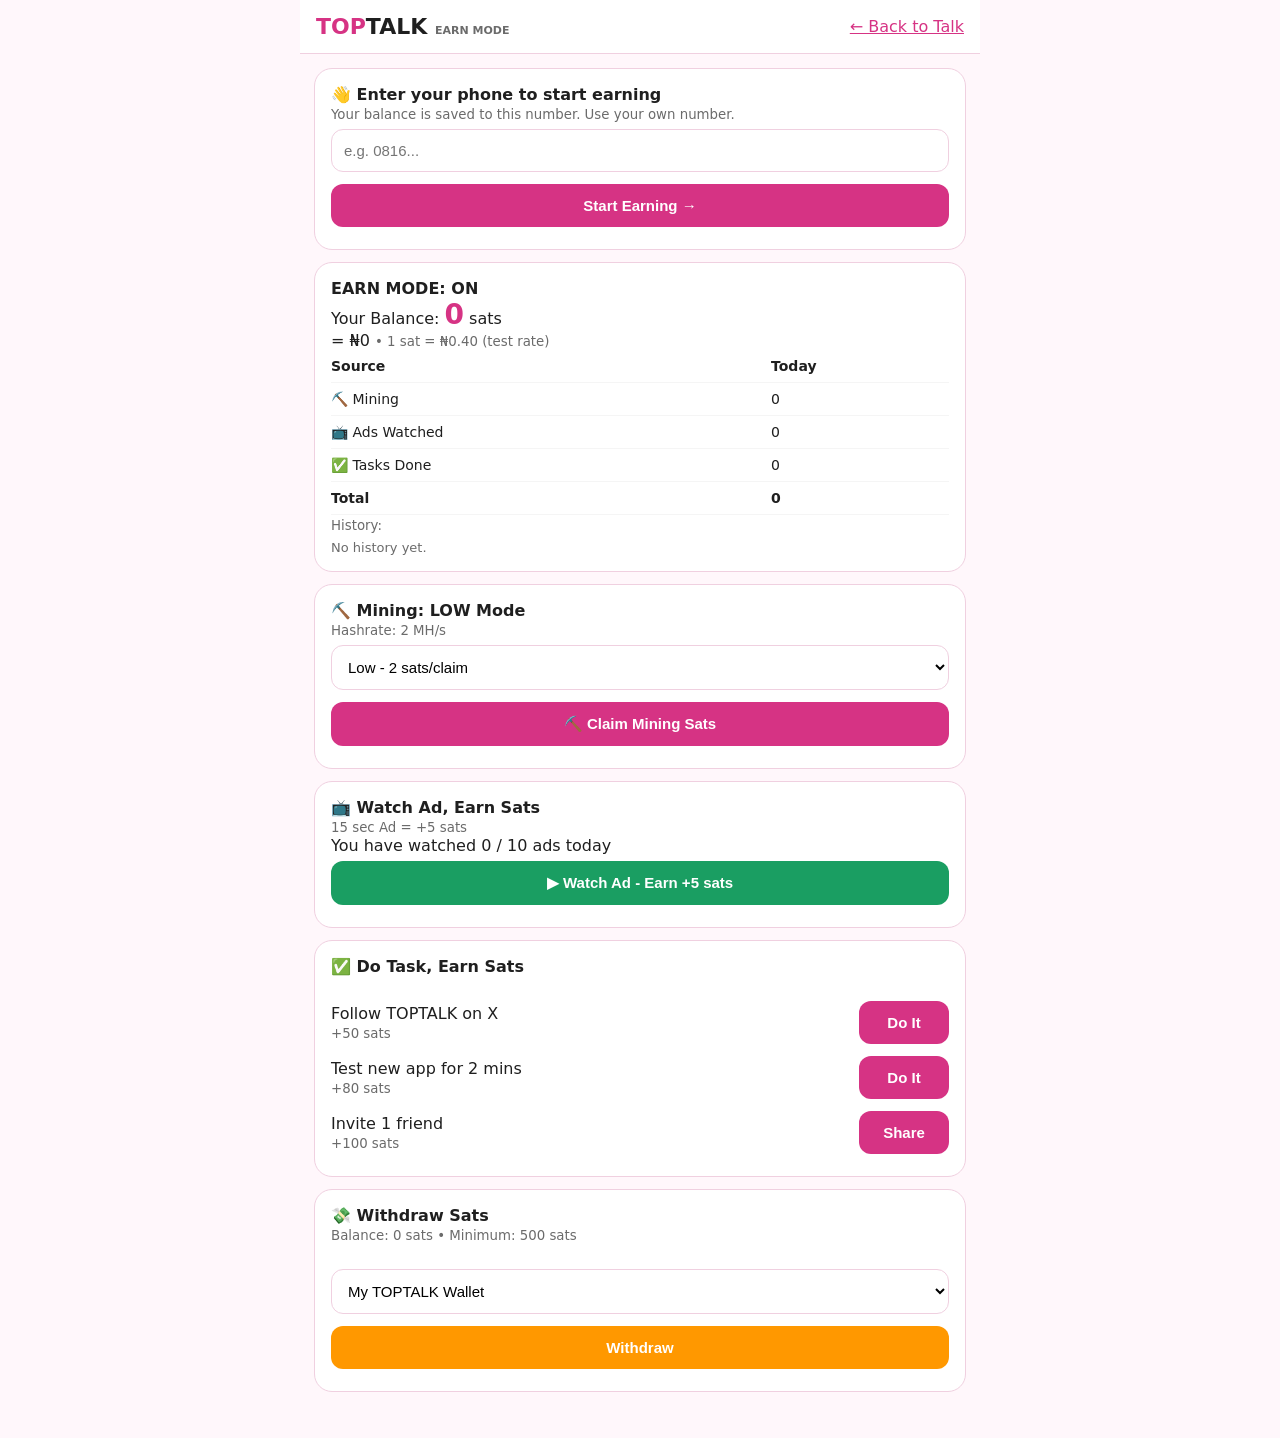
==== earn.html @ 9b6da020 "Create earn.html" ====
<!DOCTYPE html>
<html lang="en-GB">
<head>
<meta charset="UTF-8" />
<meta name="viewport" content="width=device-width, initial-scale=1.0" />
<title>TopTalk — Earn Mode</title>
<style>
  :root{ --bg:#fff7fb; --card:#fff; --text:#1f1f1f; --muted:#6b6b6b; --border:#f0d0e0; --pink:#d63384; --purple:#7b5aa6; }
  *{box-sizing:border-box;margin:0;padding:0}
  body{font-family:"Segoe UI",system-ui,sans-serif;background:var(--bg);color:var(--text);padding:0 0 20px;display:flex;flex-direction:column;align-items:center}
  .header{width:100%;max-width:680px;padding:14px 16px;display:flex;justify-content:space-between;align-items:center;border-bottom:1px solid var(--border);background:#fff}
  .logo{font-size:22px;font-weight:900;color:var(--pink)} .logo span{color:var(--text)}
  .wrap{width:100%;max-width:680px;padding:14px}
  .card{background:#fff;border:1px solid var(--border);border-radius:18px;padding:16px;margin-bottom:12px}
  .big{font-size:28px;font-weight:900;color:var(--pink)}
  button{width:100%;padding:13px;border:none;border-radius:12px;background:var(--pink);color:#fff;font-weight:800;font-size:15px;margin:6px 0}
  .btn-green{background:#1a9e62}.btn-orange{background:#ff9800}.btn-outline{background:#fff;color:var(--text);border:1px solid var(--border)}
  input,select{width:100%;padding:12px;border-radius:12px;border:1px solid var(--border);font-size:15px;margin:6px 0;background:#fff}
  table{width:100%;font-size:14px;border-collapse:collapse} td,th{padding:8px 0;border-bottom:1px solid #f5f5f5;text-align:left}
  .row{display:flex;justify-content:space-between;align-items:center;gap:10px}
  small{color:var(--muted)} a{color:var(--pink)}
  #toast{background:#000;color:#fff;padding:10px;border-radius:999px;text-align:center;margin-top:10px;display:none}
</style>
</head>
<body>
<div class="header"><div class="logo">TOP<span>TALK</span> <small style="font-size:11px">EARN MODE</small></div><a href="index.html">← Back to Talk</a></div>
<div class="wrap">
<div class="card">
  <b>👋 Enter your phone to start earning</b><br><small>Your balance is saved to this number. Use your own number.</small>
  <input id="phoneInput" placeholder="e.g. 0816..." inputmode="numeric">
  <button onclick="login()">Start Earning →</button><small id="loginMsg"></small>
</div>
<div class="card">
  <b>EARN MODE: ON</b><p>Your Balance: <span class="big" id="bal">0</span> sats</p><p>= ₦<span id="naira">0</span> <small>• 1 sat = ₦0.40 (test rate)</small></p>
  <table><tr><th>Source</th><th>Today</th></tr><tr><td>⛏️ Mining</td><td id="t-min">0</td></tr><tr><td>📺 Ads Watched</td><td id="t-ads">0</td></tr><tr><td>✅ Tasks Done</td><td id="t-task">0</td></tr><tr><td><b>Total</b></td><td><b id="t-total">0</b></td></tr></table>
  <small>History:</small><div id="history" style="font-size:13px;color:#6b6b6b;margin-top:6px">No history yet.</div>
</div>
<div class="card"><b>⛏️ Mining: <span id="mineMode">LOW Mode</span></b><br><small>Hashrate: <span id="hash">2 MH/s</span></small><select id="mineSelect" onchange="setMine()"><option value="low">Low - 2 sats/claim</option><option value="med">Medium - 5 sats/claim</option><option value="high">High - 10 sats/claim</option></select><button onclick="claimMining()">⛏️ Claim Mining Sats</button></div>
<div class="card"><b>📺 Watch Ad, Earn Sats</b><br><small>15 sec Ad = +5 sats</small><p>You have watched <span id="adsCount">0</span> / 10 ads today</p><button class="btn-green" onclick="watchAd()">▶ Watch Ad - Earn +5 sats</button></div>
<div class="card"><b>✅ Do Task, Earn Sats</b><br><br><div class="row"><span>Follow TOPTALK on X<br><small>+50 sats</small></span><button style="width:90px" onclick="doTask('follow_x')">Do It</button></div><div class="row"><span>Test new app for 2 mins<br><small>+80 sats</small></span><button style="width:90px" onclick="doTask('test_app')">Do It</button></div><div class="row"><span>Invite 1 friend<br><small>+100 sats</small></span><button style="width:90px" onclick="doTask('invite_friend')">Share</button></div></div>
<div class="card"><b>💸 Withdraw Sats</b><br><small>Balance: <span id="bal2">0</span> sats • Minimum: 500 sats</small><br><br><select id="withdrawTo" onchange="toggleAirtime()"><option value="wallet">My TOPTALK Wallet</option><option value="btc">My Bitcoin Wallet</option><option value="airtime">Buy Airtime</option></select><div id="btcBox" style="display:none"><input id="btcAddr" placeholder="Paste Bitcoin address"></div><div id="airtimeBox" style="display:none"><input id="wPhone" placeholder="Airtime number - leave empty to use login number"><select id="wNetwork"><option>MTN</option><option>GLO</option><option>AIRTEL</option><option>9MOBILE</option></select><p><small id="airtimePreview">0 sats = ₦0</small></p></div><button class="btn-orange" onclick="withdraw()">Withdraw</button><div id="toast"></div></div>
</div>
<script>
const API='https://toptalk-backend.onrender.com';
let myPhone=localStorage.getItem('toptalk_phone')||''; let balance=0;
if(myPhone) document.getElementById('phoneInput').value=myPhone;
function showToast(m){let t=document.getElementById('toast');t.style.display='block';t.innerText=m;setTimeout(()=>t.style.display='none',5000);}
async function login(){let p=document.getElementById('phoneInput').value.trim(); if(p.length<10){document.getElementById('loginMsg').innerText='Enter valid phone';return;} myPhone=p; localStorage.setItem('toptalk_phone',p); document.getElementById('loginMsg').innerText='Logged in as '+p; await refreshBalance();}
async function refreshBalance(){if(!myPhone) return showToast('Enter phone first'); try{const r=await fetch(API+'/balance?phone='+encodeURIComponent(myPhone)); const d=await r.json(); if(d.status=='success'){balance=d.balance; document.getElementById('bal').innerText=balance; document.getElementById('bal2').innerText=balance; document.getElementById('naira').innerText=d.naira; document.getElementById('t-total').innerText=balance; document.getElementById('adsCount').innerText=d.adsToday; document.getElementById('airtimePreview').innerText=balance+' sats = ₦'+d.naira+' Airtime'; if(d.history&&d.history.length){document.getElementById('history').innerHTML=d.history.map(h=>`${h.source}: ${h.amount} • ${new Date(h.time).toLocaleTimeString()}`).join('<br>');}}else showToast(d.message);}catch(e){showToast('Error: '+e.message);}}
function setMine(){let v=document.getElementById('mineSelect').value; document.getElementById('mineMode').innerText=v.toUpperCase()+' Mode'; document.getElementById('hash').innerText=v=='low'?'2 MH/s':v=='med'?'5 MH/s':'10 MH/s';}
async function claimMining(){if(!myPhone) return showToast('Enter phone'); let mode=document.getElementById('mineSelect').value; const r=await fetch(API+'/earn/mining',{method:'POST',headers:{'Content-Type':'application/json'},body:JSON.stringify({phone:myPhone,mode})}); const d=await r.json(); showToast(d.message); await refreshBalance();}
async function watchAd(){if(!myPhone) return showToast('Enter phone'); showToast('Playing ad...'); setTimeout(async()=>{const r=await fetch(API+'/earn/ad',{method:'POST',headers:{'Content-Type':'application/json'},body:JSON.stringify({phone:myPhone})}); const d=await r.json(); showToast(d.message); await refreshBalance();},1500);}
async function doTask(id){if(!myPhone) return showToast('Enter phone'); const r=await fetch(API+'/earn/task',{method:'POST',headers:{'Content-Type':'application/json'},body:JSON.stringify({phone:myPhone,taskId:id})}); const d=await r.json(); showToast(d.message); await refreshBalance();}
function toggleAirtime(){let v=document.getElementById('withdrawTo').value; document.getElementById('btcBox').style.display=v=='btc'?'block':'none'; document.getElementById('airtimeBox').style.display=v=='airtime'?'block':'none';}
async function withdraw(){if(!myPhone) return showToast('Enter phone'); if(balance<500) return showToast('Min 500 sats. You have '+balance); let to=document.getElementById('withdrawTo').value; let payload={phone:myPhone,type:to}; if(to=='btc') payload.btcAddress=document.getElementById('btcAddr').value; if(to=='airtime'){payload.airtimePhone=document.getElementById('wPhone').value.trim()||myPhone; payload.network=document.getElementById('wNetwork').value;} const r=await fetch(API+'/withdraw',{method:'POST',headers:{'Content-Type':'application/json'},body:JSON.stringify(payload)}); const d=await r.json(); showToast(d.message); await refreshBalance();}
toggleAirtime(); if(myPhone) refreshBalance();
</script></body></html>
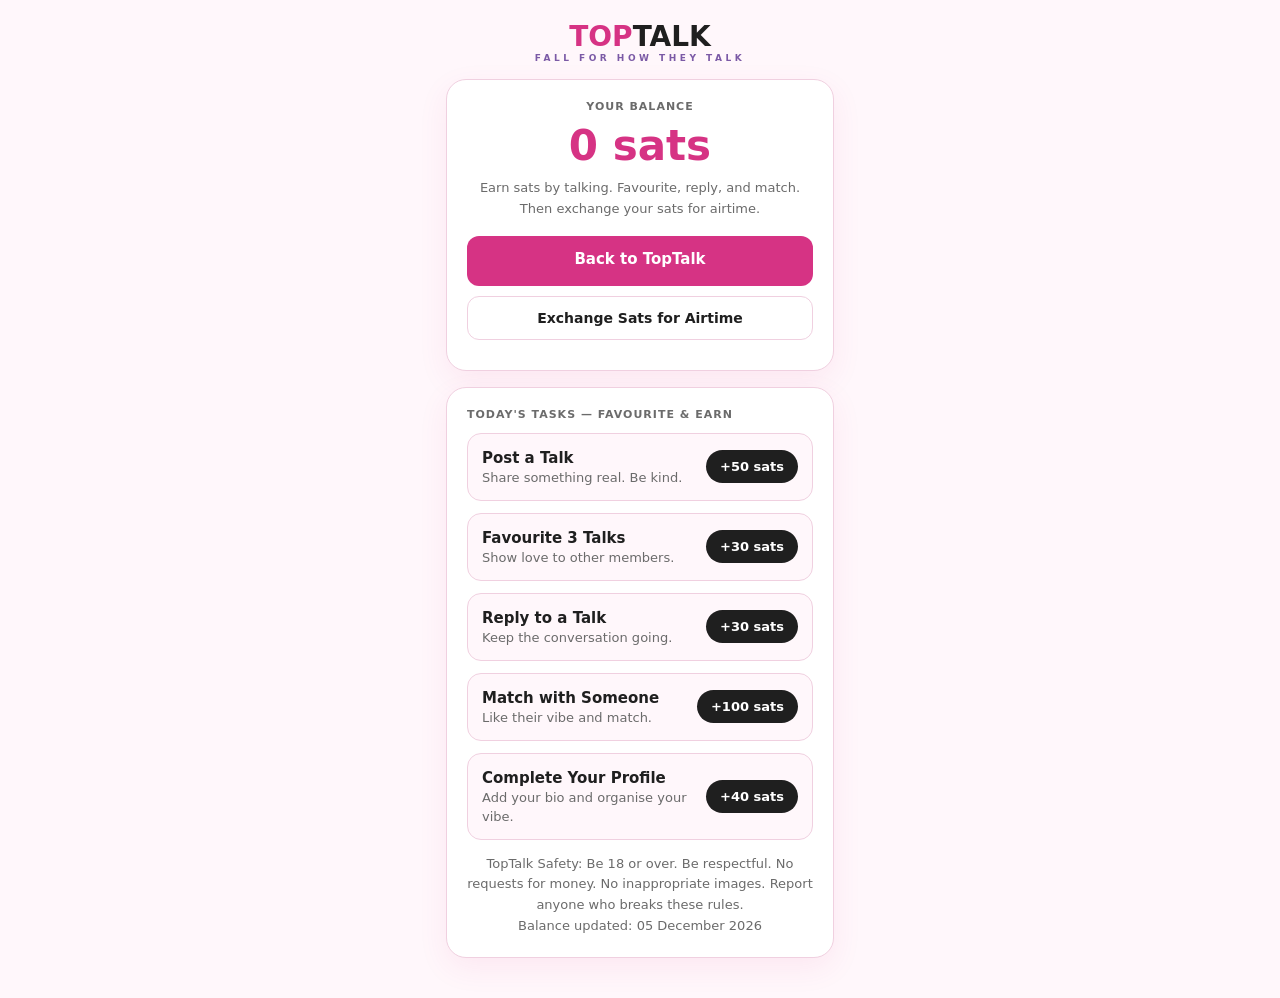
==== commit 20cc6ab1: "Update earn.html" ====
--- a/earn.html
+++ b/earn.html
@@ -3,55 +3,99 @@
 <head>
 <meta charset="UTF-8" />
 <meta name="viewport" content="width=device-width, initial-scale=1.0" />
-<title>TopTalk — Earn Mode</title>
+<title>TopTalk — Earn Sats</title>
+<link rel="stylesheet" href="style.css">
 <style>
-  :root{ --bg:#fff7fb; --card:#fff; --text:#1f1f1f; --muted:#6b6b6b; --border:#f0d0e0; --pink:#d63384; --purple:#7b5aa6; }
-  *{box-sizing:border-box;margin:0;padding:0}
-  body{font-family:"Segoe UI",system-ui,sans-serif;background:var(--bg);color:var(--text);padding:0 0 20px;display:flex;flex-direction:column;align-items:center}
-  .header{width:100%;max-width:680px;padding:14px 16px;display:flex;justify-content:space-between;align-items:center;border-bottom:1px solid var(--border);background:#fff}
-  .logo{font-size:22px;font-weight:900;color:var(--pink)} .logo span{color:var(--text)}
-  .wrap{width:100%;max-width:680px;padding:14px}
-  .card{background:#fff;border:1px solid var(--border);border-radius:18px;padding:16px;margin-bottom:12px}
-  .big{font-size:28px;font-weight:900;color:var(--pink)}
-  button{width:100%;padding:13px;border:none;border-radius:12px;background:var(--pink);color:#fff;font-weight:800;font-size:15px;margin:6px 0}
-  .btn-green{background:#1a9e62}.btn-orange{background:#ff9800}.btn-outline{background:#fff;color:var(--text);border:1px solid var(--border)}
-  input,select{width:100%;padding:12px;border-radius:12px;border:1px solid var(--border);font-size:15px;margin:6px 0;background:#fff}
-  table{width:100%;font-size:14px;border-collapse:collapse} td,th{padding:8px 0;border-bottom:1px solid #f5f5f5;text-align:left}
-  .row{display:flex;justify-content:space-between;align-items:center;gap:10px}
-  small{color:var(--muted)} a{color:var(--pink)}
-  #toast{background:#000;color:#fff;padding:10px;border-radius:999px;text-align:center;margin-top:10px;display:none}
+.earn-wrap{width:100%;max-width:420px;padding:20px 16px;margin:0 auto}
+.earn-card{background:#fff;border:1px solid #f0d0e0;border-radius:20px;padding:20px;margin-top:16px;box-shadow:0 10px 30px rgba(214,51,132,.08);text-align:center}
+.earn-balance{font-size:42px;font-weight:900;color:#d63384;margin:8px 0}
+.earn-small{font-size:13px;color:#6b6b6b;line-height:1.6}
+.earn-task{display:flex;justify-content:space-between;align-items:center;background:#fff7fb;border:1px solid #f0d0e0;border-radius:14px;padding:14px;margin-top:12px;text-align:left}
+.earn-task b{font-size:15px}
+.earn-task span{font-size:13px;color:#6b6b6b}
+.earn-task button{background:#1f1f1f;color:#fff;padding:9px 14px;border-radius:999px;font-weight:700;font-size:13px;white-space:nowrap}
 </style>
 </head>
 <body>
-<div class="header"><div class="logo">TOP<span>TALK</span> <small style="font-size:11px">EARN MODE</small></div><a href="index.html">← Back to Talk</a></div>
-<div class="wrap">
-<div class="card">
-  <b>👋 Enter your phone to start earning</b><br><small>Your balance is saved to this number. Use your own number.</small>
-  <input id="phoneInput" placeholder="e.g. 0816..." inputmode="numeric">
-  <button onclick="login()">Start Earning →</button><small id="loginMsg"></small>
+
+<div class="earn-wrap">
+  <div style="text-align:center">
+    <div style="font-size:28px;font-weight:900;color:#d63384">TOP<span style="color:#1f1f1f">TALK</span></div>
+    <div style="font-size:9px;letter-spacing:3.5px;color:#7b5aa6;font-weight:800">FALL FOR HOW THEY TALK</div>
+  </div>
+
+  <div class="earn-card">
+    <div style="font-size:11px;letter-spacing:1px;text-transform:uppercase;color:#6b6b6b;font-weight:700">Your Balance</div>
+    <div class="earn-balance" id="satsBalance">0 sats</div>
+    <p class="earn-small">Earn sats by talking. Favourite, reply, and match.<br>Then exchange your sats for airtime.</p>
+    <a href="index.html" class="btn-primary" style="text-decoration:none">Back to TopTalk</a>
+    <button class="btn-outline" onclick="claimAirtime()">Exchange Sats for Airtime</button>
+    <p class="earn-small" id="earnMsg" style="margin-top:10px"></p>
+  </div>
+
+  <div class="earn-card" style="text-align:left">
+    <div style="font-size:11px;letter-spacing:1px;text-transform:uppercase;color:#6b6b6b;font-weight:700">Today's Tasks — Favourite & Earn</div>
+
+    <div class="earn-task">
+      <div><b>Post a Talk</b><br><span>Share something real. Be kind.</span></div>
+      <button onclick="doEarnTask('post', 50)">+50 sats</button>
+    </div>
+
+    <div class="earn-task">
+      <div><b>Favourite 3 Talks</b><br><span>Show love to other members.</span></div>
+      <button onclick="doEarnTask('favourite', 30)">+30 sats</button>
+    </div>
+
+    <div class="earn-task">
+      <div><b>Reply to a Talk</b><br><span>Keep the conversation going.</span></div>
+      <button onclick="doEarnTask('reply', 30)">+30 sats</button>
+    </div>
+
+    <div class="earn-task">
+      <div><b>Match with Someone</b><br><span>Like their vibe and match.</span></div>
+      <button onclick="doEarnTask('match', 100)">+100 sats</button>
+    </div>
+
+    <div class="earn-task">
+      <div><b>Complete Your Profile</b><br><span>Add your bio and organise your vibe.</span></div>
+      <button onclick="doEarnTask('profile', 40)">+40 sats</button>
+    </div>
+
+    <p class="earn-small" style="margin-top:14px;text-align:center">TopTalk Safety: Be 18 or over. Be respectful. No requests for money. No inappropriate images. Report anyone who breaks these rules.</p>
+    <p class="earn-small" style="text-align:center">Balance updated: <span id="earnDate"></span></p>
+  </div>
 </div>
-<div class="card">
-  <b>EARN MODE: ON</b><p>Your Balance: <span class="big" id="bal">0</span> sats</p><p>= ₦<span id="naira">0</span> <small>• 1 sat = ₦0.40 (test rate)</small></p>
-  <table><tr><th>Source</th><th>Today</th></tr><tr><td>⛏️ Mining</td><td id="t-min">0</td></tr><tr><td>📺 Ads Watched</td><td id="t-ads">0</td></tr><tr><td>✅ Tasks Done</td><td id="t-task">0</td></tr><tr><td><b>Total</b></td><td><b id="t-total">0</b></td></tr></table>
-  <small>History:</small><div id="history" style="font-size:13px;color:#6b6b6b;margin-top:6px">No history yet.</div>
-</div>
-<div class="card"><b>⛏️ Mining: <span id="mineMode">LOW Mode</span></b><br><small>Hashrate: <span id="hash">2 MH/s</span></small><select id="mineSelect" onchange="setMine()"><option value="low">Low - 2 sats/claim</option><option value="med">Medium - 5 sats/claim</option><option value="high">High - 10 sats/claim</option></select><button onclick="claimMining()">⛏️ Claim Mining Sats</button></div>
-<div class="card"><b>📺 Watch Ad, Earn Sats</b><br><small>15 sec Ad = +5 sats</small><p>You have watched <span id="adsCount">0</span> / 10 ads today</p><button class="btn-green" onclick="watchAd()">▶ Watch Ad - Earn +5 sats</button></div>
-<div class="card"><b>✅ Do Task, Earn Sats</b><br><br><div class="row"><span>Follow TOPTALK on X<br><small>+50 sats</small></span><button style="width:90px" onclick="doTask('follow_x')">Do It</button></div><div class="row"><span>Test new app for 2 mins<br><small>+80 sats</small></span><button style="width:90px" onclick="doTask('test_app')">Do It</button></div><div class="row"><span>Invite 1 friend<br><small>+100 sats</small></span><button style="width:90px" onclick="doTask('invite_friend')">Share</button></div></div>
-<div class="card"><b>💸 Withdraw Sats</b><br><small>Balance: <span id="bal2">0</span> sats • Minimum: 500 sats</small><br><br><select id="withdrawTo" onchange="toggleAirtime()"><option value="wallet">My TOPTALK Wallet</option><option value="btc">My Bitcoin Wallet</option><option value="airtime">Buy Airtime</option></select><div id="btcBox" style="display:none"><input id="btcAddr" placeholder="Paste Bitcoin address"></div><div id="airtimeBox" style="display:none"><input id="wPhone" placeholder="Airtime number - leave empty to use login number"><select id="wNetwork"><option>MTN</option><option>GLO</option><option>AIRTEL</option><option>9MOBILE</option></select><p><small id="airtimePreview">0 sats = ₦0</small></p></div><button class="btn-orange" onclick="withdraw()">Withdraw</button><div id="toast"></div></div>
-</div>
+
+<div class="toast" id="toast"></div>
+
 <script>
-const API='https://toptalk-backend.onrender.com';
-let myPhone=localStorage.getItem('toptalk_phone')||''; let balance=0;
-if(myPhone) document.getElementById('phoneInput').value=myPhone;
-function showToast(m){let t=document.getElementById('toast');t.style.display='block';t.innerText=m;setTimeout(()=>t.style.display='none',5000);}
-async function login(){let p=document.getElementById('phoneInput').value.trim(); if(p.length<10){document.getElementById('loginMsg').innerText='Enter valid phone';return;} myPhone=p; localStorage.setItem('toptalk_phone',p); document.getElementById('loginMsg').innerText='Logged in as '+p; await refreshBalance();}
-async function refreshBalance(){if(!myPhone) return showToast('Enter phone first'); try{const r=await fetch(API+'/balance?phone='+encodeURIComponent(myPhone)); const d=await r.json(); if(d.status=='success'){balance=d.balance; document.getElementById('bal').innerText=balance; document.getElementById('bal2').innerText=balance; document.getElementById('naira').innerText=d.naira; document.getElementById('t-total').innerText=balance; document.getElementById('adsCount').innerText=d.adsToday; document.getElementById('airtimePreview').innerText=balance+' sats = ₦'+d.naira+' Airtime'; if(d.history&&d.history.length){document.getElementById('history').innerHTML=d.history.map(h=>`${h.source}: ${h.amount} • ${new Date(h.time).toLocaleTimeString()}`).join('<br>');}}else showToast(d.message);}catch(e){showToast('Error: '+e.message);}}
-function setMine(){let v=document.getElementById('mineSelect').value; document.getElementById('mineMode').innerText=v.toUpperCase()+' Mode'; document.getElementById('hash').innerText=v=='low'?'2 MH/s':v=='med'?'5 MH/s':'10 MH/s';}
-async function claimMining(){if(!myPhone) return showToast('Enter phone'); let mode=document.getElementById('mineSelect').value; const r=await fetch(API+'/earn/mining',{method:'POST',headers:{'Content-Type':'application/json'},body:JSON.stringify({phone:myPhone,mode})}); const d=await r.json(); showToast(d.message); await refreshBalance();}
-async function watchAd(){if(!myPhone) return showToast('Enter phone'); showToast('Playing ad...'); setTimeout(async()=>{const r=await fetch(API+'/earn/ad',{method:'POST',headers:{'Content-Type':'application/json'},body:JSON.stringify({phone:myPhone})}); const d=await r.json(); showToast(d.message); await refreshBalance();},1500);}
-async function doTask(id){if(!myPhone) return showToast('Enter phone'); const r=await fetch(API+'/earn/task',{method:'POST',headers:{'Content-Type':'application/json'},body:JSON.stringify({phone:myPhone,taskId:id})}); const d=await r.json(); showToast(d.message); await refreshBalance();}
-function toggleAirtime(){let v=document.getElementById('withdrawTo').value; document.getElementById('btcBox').style.display=v=='btc'?'block':'none'; document.getElementById('airtimeBox').style.display=v=='airtime'?'block':'none';}
-async function withdraw(){if(!myPhone) return showToast('Enter phone'); if(balance<500) return showToast('Min 500 sats. You have '+balance); let to=document.getElementById('withdrawTo').value; let payload={phone:myPhone,type:to}; if(to=='btc') payload.btcAddress=document.getElementById('btcAddr').value; if(to=='airtime'){payload.airtimePhone=document.getElementById('wPhone').value.trim()||myPhone; payload.network=document.getElementById('wNetwork').value;} const r=await fetch(API+'/withdraw',{method:'POST',headers:{'Content-Type':'application/json'},body:JSON.stringify(payload)}); const d=await r.json(); showToast(d.message); await refreshBalance();}
-toggleAirtime(); if(myPhone) refreshBalance();
-</script></body></html>+let sats = parseInt(localStorage.getItem("toptalk_sats") || "0");
+function renderSats(){
+  document.getElementById("satsBalance").textContent = sats.toLocaleString("en-GB") + " sats";
+  document.getElementById("earnDate").textContent = new Date().toLocaleDateString("en-GB", { day:"2-digit", month:"long", year:"numeric" });
+}
+function toast(m){
+  const el=document.getElementById("toast");
+  el.textContent=m; el.style.display="block";
+  setTimeout(()=>el.style.display="none",2200);
+}
+function doEarnTask(type, amount){
+  sats += amount;
+  localStorage.setItem("toptalk_sats", String(sats));
+  renderSats();
+  toast("Well done! +" + amount + " sats added to your balance.");
+  document.getElementById("earnMsg").textContent = "You earned " + amount + " sats for " + type + ". Keep talking!";
+}
+function claimAirtime(){
+  if(sats < 500){
+    document.getElementById("earnMsg").textContent = "You need at least 500 sats to exchange for airtime. You have " + sats.toLocaleString("en-GB") + " sats. Keep talking!";
+    toast("You need 500 sats to exchange.");
+    return;
+  }
+  document.getElementById("earnMsg").textContent = "Request received. Our team will organise your airtime shortly. Thank you for being a lovely member of TopTalk.";
+  toast("Airtime request received.");
+}
+renderSats();
+</script>
+</body>
+</html>
--- a/style.css
+++ b/style.css
@@ -0,0 +1,113 @@
+/* TopTalk styles - British English site - en-GB */
+/* Colours, layout and behaviour for TopTalk - Talk First, Match Second, Love Later */
+/* Note: CSS properties like 'color' and 'text-align: center' must stay in American spelling - that is the web standard. All visible text is British. */
+
+:root{ --bg:#fff7fb; --card:#fff; --text:#1f1f1f; --muted:#6b6b6b; --border:#f0d0e0; --pink:#d63384; --pink-dark:#a61e66; --purple:#7b5aa6; --green:#1a9e62; }
+*{box-sizing:border-box;margin:0;padding:0;-webkit-tap-highlight-color:transparent}
+body{font-family:"Segoe UI",system-ui,-apple-system,sans-serif;background:var(--bg);color:var(--text);min-height:100vh;min-height:100dvh;display:flex;flex-direction:column;align-items:center;padding:0 0 calc(20px + env(safe-area-inset-bottom,0px))}
+button{cursor:pointer;border:none;font-family:inherit;touch-action:manipulation}
+button:active{transform:scale(.97)}
+input,textarea,select{font-family:inherit;outline:none}
+a{color:inherit}
+.header{width:100%;max-width:680px;position:sticky;top:0;z-index:30;background:rgba(255,247,251,.94);backdrop-filter:blur(12px);padding:calc(12px + env(safe-area-inset-top,0px)) 16px 12px;border-bottom:1px solid var(--border);display:flex;justify-content:space-between;align-items:center}
+.logo-brand{display:flex;align-items:center;gap:10px}
+.logo-icon{width:44px;height:44px;flex-shrink:0;filter:drop-shadow(0 4px 10px rgba(214,51,132,.35))}
+.logo-text{line-height:1}
+.logo-name{font-size:24px;font-weight:900;letter-spacing:1px;color:var(--pink)}
+.logo-name span{color:var(--text)}
+.logo-tag{font-size:9px;letter-spacing:3.5px;color:var(--purple);font-weight:800;margin-top:3px}
+.header-btn{background:var(--text);color:#fff;padding:9px 16px;border-radius:999px;font-size:13px;font-weight:700}
+.earn-btn{background:var(--pink);color:#fff;padding:9px 16px;border-radius:999px;font-size:13px;font-weight:700;text-decoration:none;display:inline-flex;align-items:center}
+.earn-big{display:block;background:var(--pink);color:#fff;padding:13px;border-radius:12px;font-weight:800;font-size:14px;margin-top:14px;text-decoration:none;text-align:center}
+.wrap{width:100%;max-width:680px}
+.auth-wrap{width:100%;max-width:420px;padding:20px 16px}
+.auth-wrap h1{font-size:32px;text-align:center;color:var(--pink);letter-spacing:1px}
+.auth-wrap h1 span{color:var(--text)}
+.auth-wrap > p{text-align:center;color:var(--muted);margin-top:6px}
+.auth-logo{text-align:center;margin:16px 0 8px}
+.auth-logo svg{width:76px;height:76px;filter:drop-shadow(0 8px 20px rgba(214,51,132,.35))}
+.auth-title{text-align:center;font-size:28px;font-weight:900;line-height:1.1}
+.auth-title em{color:var(--pink);font-style:normal}
+.auth-sub{text-align:center;font-size:14px;color:var(--muted);line-height:1.6;margin-top:8px}
+.auth-card{background:#fff;border:1px solid var(--border);border-radius:20px;padding:18px;margin-top:16px;box-shadow:0 10px 30px rgba(214,51,132,.08)}
+.auth-tabs{display:flex;background:#f6f0f5;border-radius:999px;padding:4px;margin-bottom:14px}
+.auth-tab{flex:1;padding:11px;border-radius:999px;font-weight:800;font-size:14px;background:transparent;color:var(--muted)}
+.auth-tab.active{background:var(--pink);color:#fff}
+.auth-label{font-size:11px;letter-spacing:1px;text-transform:uppercase;color:var(--muted);font-weight:700;margin:12px 0 6px}
+.auth-input{width:100%;padding:13px 14px;border:1px solid var(--border);border-radius:12px;font-size:15px;background:#fff}
+.auth-grid{display:grid;grid-template-columns:1fr 1fr;gap:10px}
+.btn-primary{background:var(--pink);color:#fff;padding:14px;width:100%;border-radius:12px;font-weight:800;font-size:15px;margin-top:16px;min-height:50px;text-align:center;text-decoration:none;display:block}
+.btn-outline{display:block;text-align:center;background:#fff;color:var(--text);padding:13px;width:100%;border-radius:12px;font-weight:800;font-size:14px;margin-top:10px;border:1px solid var(--border);text-decoration:none}
+.auth-note{font-size:12.5px;color:var(--muted);line-height:1.6;text-align:center;margin-top:12px}
+.auth-error{background:#ffe6e6;color:#a61e2e;padding:10px 12px;border-radius:10px;font-size:13.5px;line-height:1.5;display:none;margin-bottom:10px;font-weight:600}
+.domain-box{background:#f7f0ff;border:1px solid #e6d5ff;border-radius:14px;padding:14px;font-size:13px;line-height:1.6;color:#3a2a5a;margin-top:12px}
+.domain-box b{font-size:14px}
+.domain-link{color:var(--pink-dark);font-weight:800;word-break:break-all}
+.hero{padding:18px 16px 14px;text-align:center}
+.hero h1{font-size:26px;line-height:1.15}
+.hero h1 em{color:var(--pink);font-style:normal}
+.hero p{font-size:14px;color:var(--muted);line-height:1.6;margin-top:8px}
+.hero-badges{display:flex;gap:8px;justify-content:center;margin-top:12px;flex-wrap:wrap}
+.badge{background:#ffe6f1;color:var(--pink-dark);padding:6px 12px;border-radius:999px;font-size:12px;font-weight:700}
+.tabs{display:flex;gap:6px;padding:0 16px 12px;position:sticky;top:58px;z-index:20;background:var(--bg);padding-top:6px}
+.tab{flex:1;padding:12px 6px;border-radius:999px;font-size:13.5px;font-weight:700;background:#fff;border:1px solid var(--border);color:var(--muted)}
+.tab.active{background:var(--pink);color:#fff;border-color:var(--pink)}
+.tab small{display:block;font-size:10px;font-weight:600;margin-top:2px;opacity:.8}
+.card{background:var(--card);border:1px solid var(--border);border-radius:18px;padding:16px;margin:0 12px 12px;box-shadow:0 6px 20px rgba(214,51,132,.06)}
+.label{font-size:11px;letter-spacing:1px;text-transform:uppercase;color:var(--muted);font-weight:700}
+.avatar{width:48px;height:48px;border-radius:50%;background:linear-gradient(135deg,#ff8ac2,#7b5aa6);color:#fff;display:flex;align-items:center;justify-content:center;font-weight:900;font-size:20px;flex-shrink:0}
+.avatar.small{width:38px;height:38px;font-size:15px}
+.avatar.mini{width:32px;height:32px;font-size:13px}
+.profile-row{display:flex;gap:12px;align-items:flex-start}
+.profile-row b{font-size:16px}
+.profile-row span{color:var(--muted);font-size:14px}
+.bio{font-size:14px;line-height:1.5;color:var(--muted);margin-top:6px}
+.vibe-tags{display:flex;gap:6px;flex-wrap:wrap;margin-top:10px}
+.vibe-tag{background:#f7f0ff;color:var(--purple);padding:6px 10px;border-radius:999px;font-size:12px;font-weight:700}
+.vibe-tag.pink{background:#ffe6f1;color:var(--pink-dark)}
+.edit-grid{display:grid;grid-template-columns:1fr 1fr;gap:8px;margin-top:12px}
+.edit-grid input,.edit-grid select,.full-input{width:100%;padding:12px;border:1px solid var(--border);border-radius:12px;font-size:14px;background:#fff}
+.full-input{margin-top:8px}
+.btn-dark{background:var(--text);color:#fff;padding:11px 16px;border-radius:999px;font-weight:700;font-size:13px}
+.btn-ghost{background:#f6f6f6;color:var(--text);padding:11px 16px;border-radius:999px;font-weight:700;font-size:13px;border:1px solid #eee}
+textarea{width:100%;border:1px solid var(--border);border-radius:12px;padding:12px;font-size:15px;resize:none;line-height:1.5;min-height:72px;background:#fff}
+.composer-foot{display:flex;justify-content:space-between;align-items:center;margin-top:10px}
+.char{font-size:12.5px;color:var(--muted);font-weight:600}
+.btn-post{background:var(--pink);color:#fff;padding:10px 20px;border-radius:999px;font-weight:800;font-size:14px}
+.btn-post:disabled{opacity:.5}
+.post{padding:0}
+.post-head{display:flex;gap:10px;align-items:center}
+.post-head b{font-size:15px}
+.post-head small{color:var(--muted);font-size:13px}
+.vibe-score{margin-left:auto;background:var(--pink);color:#fff;font-size:12px;font-weight:800;padding:5px 10px;border-radius:999px;white-space:nowrap}
+.post-text{font-size:15px;line-height:1.6;margin-top:10px;white-space:pre-wrap;word-break:break-word}
+.post-actions{display:flex;justify-content:space-between;margin-top:12px;padding-top:12px;border-top:1px solid #f5f5f5}
+.action{display:flex;align-items:center;gap:6px;font-size:13px;color:var(--muted);font-weight:700;padding:6px 8px;border-radius:999px;background:none}
+.action.liked{color:var(--pink)}
+.action.matched{color:var(--green)}
+.comments{margin-top:12px;background:#fff7fb;border-radius:12px;padding:10px;display:none}
+.comments.open{display:block}
+.comment{display:flex;gap:8px;padding:8px 0;border-bottom:1px solid #f0e0e8}
+.comment:last-child{border:none}
+.comment-body{flex:1;font-size:14px;line-height:1.4}
+.comment-body small{color:var(--muted)}
+.comment-row{display:flex;gap:8px;margin-top:8px}
+.comment-row input{flex:1;padding:10px 12px;border:1px solid var(--border);border-radius:999px;font-size:14px}
+.btn-reply{background:var(--text);color:#fff;padding:9px 14px;border-radius:999px;font-size:13px;font-weight:700}
+.match-card{display:flex;gap:12px;align-items:center;padding:12px;border:1px solid var(--border);border-radius:14px;margin-bottom:10px;background:#fff}
+.match-info{flex:1;min-width:0}
+.match-info b{font-size:15px}
+.match-info p{font-size:13px;color:var(--muted);margin-top:2px;line-height:1.4}
+.match-pct{font-size:22px;font-weight:900;color:var(--pink);text-align:center}
+.match-pct small{display:block;font-size:10px;color:var(--muted);font-weight:600}
+.chat-box{background:#fff;border:1px solid var(--border);border-radius:14px;padding:12px;max-height:320px;overflow-y:auto}
+.msg{max-width:80%;padding:10px 12px;border-radius:16px;font-size:14px;line-height:1.4;margin-bottom:8px}
+.msg.me{background:var(--pink);color:#fff;margin-left:auto;border-bottom-right-radius:4px}
+.msg.them{background:#f1f1f1;color:var(--text);border-bottom-left-radius:4px}
+.msg small{display:block;font-size:11px;opacity:.7;margin-top:4px}
+.chat-input{display:flex;gap:8px;margin-top:10px}
+.chat-input input{flex:1;padding:12px;border:1px solid var(--border);border-radius:999px;font-size:14px}
+.empty{text-align:center;padding:28px 12px;color:var(--muted);font-size:14px;line-height:1.6}
+.toast{position:fixed;bottom:20px;left:50%;transform:translateX(-50%);background:#000;color:#fff;padding:10px 18px;border-radius:999px;font-size:14px;font-weight:600;z-index:99;display:none;white-space:nowrap}
+footer{text-align:center;font-size:12.5px;color:#999;padding:16px}
+.safety{background:#fff8e1;border:1px solid #ffe9a8;border-radius:12px;padding:12px;font-size:13px;line-height:1.6;color:#5a4a00;margin:0 12px 12px}
